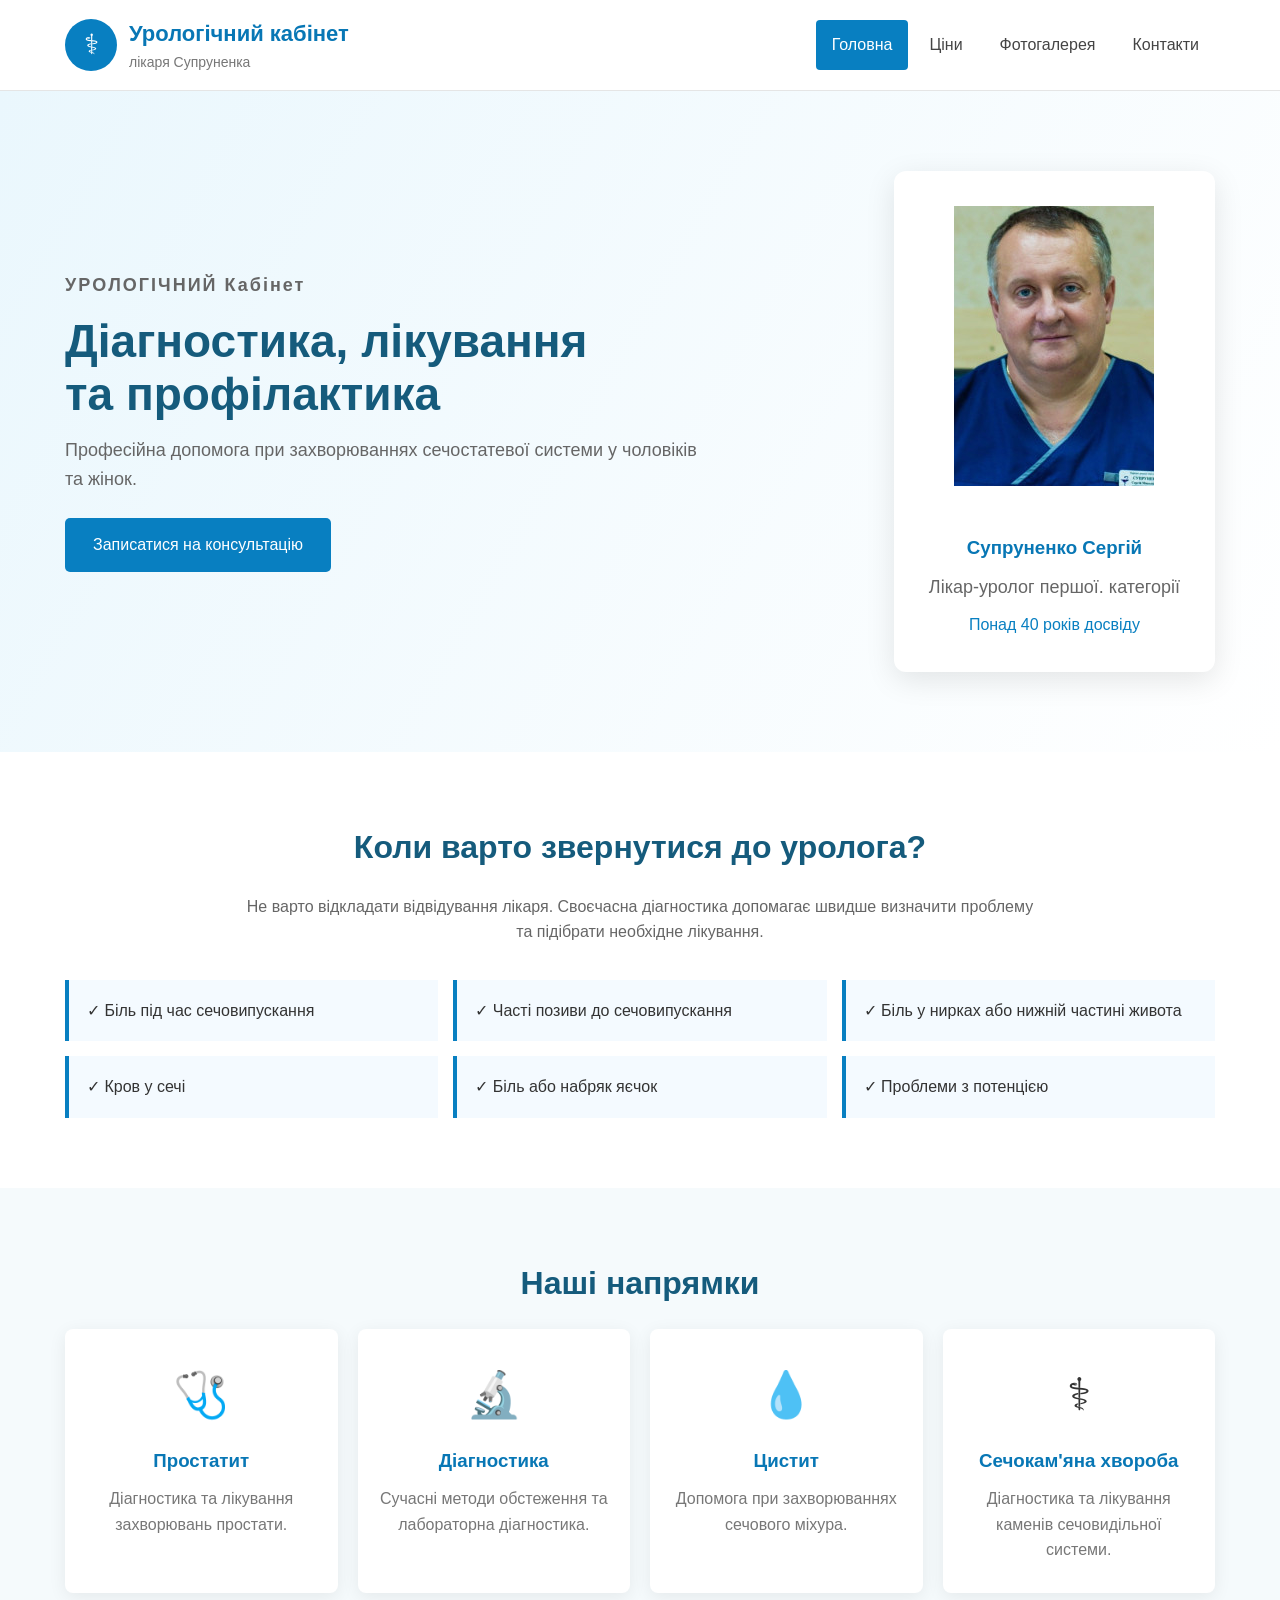
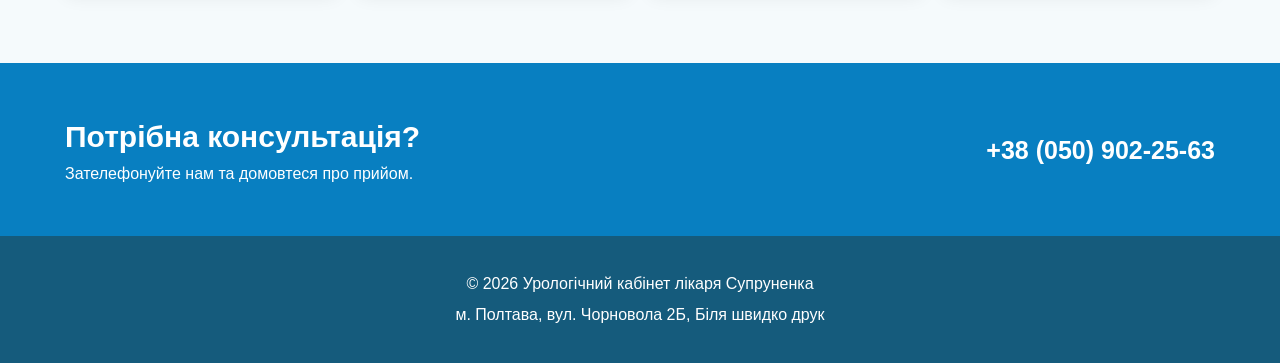
==== .vscode/index.html @ edc48834 "Pushesssss" ====
<!DOCTYPE html>
<html lang="uk">
<head>
    <meta charset="UTF-8">
    <meta name="viewport" content="width=device-width, initial-scale=1.0">
    <title>Урологічний центр</title>
    <link rel="stylesheet" href="style.css">
</head>
<body>

<header>
    <div class="container header">
        <div class="logo">
            <div class="logo-icon">⚕</div>
            <div>
                <h1>Урологічний кабінет</h1>
                <p>лікаря Супруненка</p>
            </div>
        </div>
        <nav>
            <a href="Obsie.html" class="active">Головна</a>
            <a href="ceny.html">Ціни</a>
            <a href="fotogalereya.html">Фотогалерея</a>
            <a href="kontakty.html">Контакти</a>
        </nav>
    </div>
</header>
<section class="hero">
    <div class="container hero-content">
        <div>
            <p class="small-title">УРOЛОГІЧНИЙ Кабінет</p>
            <h2>Діагностика, лікування<br>та профілактика</h2>
            <p>
                Професійна допомога при захворюваннях
                сечостатевої системи у чоловіків та жінок.
            </p>
            <a href="kontakty.html" class="button">Записатися на консультацію</a>
        </div>

        <div class="doctor-card">
            <div class="doctor-icon">
    <img src="Dosent.jpeg" alt="Фото">
</div>
            <h3>Супруненко Сергій</h3>
            <p>Лікар-уролог першої. категорії</p>
            <span>Понад 40 років досвіду</span>
        </div>
    </div>
</section>

<section class="info">
    <div class="container">
        <h2 class="section-title">Коли варто звернутися до уролога?</h2>

        <p class="center-text">
            Не варто відкладати відвідування лікаря. Своєчасна
            діагностика допомагає швидше визначити проблему
            та підібрати необхідне лікування.
        </p>

        <div class="symptoms">
            <div>✓ Біль під час сечовипускання</div>
            <div>✓ Часті позиви до сечовипускання</div>
            <div>✓ Біль у нирках або нижній частині живота</div>
            <div>✓ Кров у сечі</div>
            <div>✓ Біль або набряк яєчок</div>
            <div>✓ Проблеми з потенцією</div>
        </div>
    </div>
</section>

<section class="services">
    <div class="container">
        <h2 class="section-title">Наші напрямки</h2>

        <div class="cards">
            <div class="card">
                <div class="card-icon">🩺</div>
                <h3>Простатит</h3>
                <p>Діагностика та лікування захворювань простати.</p>
            </div>

            <div class="card">
                <div class="card-icon">🔬</div>
                <h3>Діагностика</h3>
                <p>Сучасні методи обстеження та лабораторна діагностика.</p>
            </div>

            <div class="card">
                <div class="card-icon">💧</div>
                <h3>Цистит</h3>
                <p>Допомога при захворюваннях сечового міхура.</p>
            </div>

            <div class="card">
                <div class="card-icon">⚕</div>
                <h3>Сечокам'яна хвороба</h3>
                <p>Діагностика та лікування каменів сечовидільної системи.</p>
            </div>
        </div>
    </div>
</section>

<section class="appointment">
    <div class="container appointment-box">
        <div>
            <h2>Потрібна консультація?</h2>
            <p>Зателефонуйте нам та домовтеся про прийом.</p>
        </div>

        <a href="tel:+380509022563" class="phone">
            +38 (050) 902-25-63
        </a>
    </div>
</section>

<footer>
    <div class="container">
        <p>© 2026 Урологічний кабінет лікаря Супруненка</p>
        <p>м. Полтава, вул. Чорновола 2Б, Біля швидко друк</p>
    </div>
</footer>

</body>
</html>
---- .vscode/style.css ----
* {
    margin: 0;
    padding: 0;
    box-sizing: border-box;
}

body {
    font-family: Arial, Helvetica, sans-serif;
    color: #333;
    background: #fff;
    line-height: 1.6;
}

.container {
    width: 90%;
    max-width: 1150px;
    margin: auto;
}

/* HEADER */

header {
    background: #fff;
    border-bottom: 1px solid #e5e5e5;
    box-shadow: 0 2px 10px rgba(0,0,0,0.05);
}

.header {
    min-height: 90px;
    display: flex;
    align-items: center;
    justify-content: space-between;
    gap: 30px;
}

.logo {
    display: flex;
    align-items: center;
    gap: 12px;
}

.logo-icon {
    width: 52px;
    height: 52px;
    border-radius: 50%;
    background: #087fc1;
    color: white;
    display: flex;
    align-items: center;
    justify-content: center;
    font-size: 28px;
}

.logo h1 {
    color: #0877b5;
    font-size: 22px;
    font-weight: 600;
}

.logo p {
    color: #777;
    font-size: 14px;
}

nav {
    display: flex;
    gap: 5px;
}

nav a {
    text-decoration: none;
    color: #444;
    padding: 12px 16px;
    border-radius: 4px;
    transition: 0.25s;
}

nav a:hover,
nav a.active {
    background: #087fc1;
    color: white;
}

/* HERO */

.hero {
    background: linear-gradient(120deg, #eaf7fd, #fff);
    padding: 80px 0;
}

.hero-content {
    display: flex;
    align-items: center;
    justify-content: space-between;
    gap: 50px;
}

.small-title {
    color: #087fc1;
    font-size: 14px;
    font-weight: bold;
    letter-spacing: 2px;
}

.hero h2 {
    color: #155b7c;
    font-size: 46px;
    line-height: 1.15;
    margin: 15px 0;
}

.hero-content > div:first-child {
    max-width: 650px;
}

.hero-content p {
    color: #666;
    font-size: 18px;
}

.button {
    display: inline-block;
    margin-top: 25px;
    padding: 14px 28px;
    background: #087fc1;
    color: white;
    text-decoration: none;
    border-radius: 5px;
    transition: 0.25s;
}

.button:hover {
    background: #05679d;
}

.doctor-card {
    min-width: 300px;
    padding: 35px;
    text-align: center;
    background: white;
    border-radius: 12px;
    box-shadow: 0 8px 30px rgba(0,0,0,0.1);
}

.doctor-icon {
    font-size: 80px;
}

.doctor-card h3 {
    color: #0877b5;
    margin: 10px 0;
}

.doctor-card span {
    display: block;
    margin-top: 10px;
    color: #087fc1;
}

/* SECTIONS */

.info,
.services,
.gallery,
.contacts,
.prices {
    padding: 70px 0;
}

.services {
    background: #f5fafc;
}

.section-title {
    text-align: center;
    color: #155b7c;
    font-size: 32px;
    margin-bottom: 20px;
}

.center-text {
    max-width: 800px;
    margin: 0 auto 35px;
    text-align: center;
    color: #666;
}

.symptoms {
    display: grid;
    grid-template-columns: repeat(3, 1fr);
    gap: 15px;
}

.symptoms div {
    padding: 18px;
    background: #f4faff;
    border-left: 4px solid #087fc1;
}

/* CARDS */

.cards {
    display: grid;
    grid-template-columns: repeat(4, 1fr);
    gap: 20px;
}

.card {
    padding: 30px 20px;
    background: white;
    border-radius: 8px;
    text-align: center;
    box-shadow: 0 4px 18px rgba(0,0,0,0.07);
    transition: 0.25s;
}

.card:hover {
    transform: translateY(-5px);
}

.card-icon {
    font-size: 45px;
    margin-bottom: 15px;
}

.card h3 {
    color: #0877b5;
    margin-bottom: 10px;
}

.card p {
    color: #777;
}

/* APPOINTMENT */

.appointment {
    padding: 50px 0;
    background: #087fc1;
    color: white;
}

.appointment-box {
    display: flex;
    justify-content: space-between;
    align-items: center;
}

.appointment h2 {
    font-size: 30px;
}

.phone {
    color: white;
    text-decoration: none;
    font-size: 25px;
    font-weight: bold;
}

/* PAGE HEADER */

.page-header {
    padding: 60px 0;
    background: linear-gradient(120deg, #eaf7fd, #fff);
    text-align: center;
}

.page-header h2 {
    color: #155b7c;
    font-size: 40px;
}

.page-header p {
    color: #777;
}

/* PRICES */

table {
    width: 100%;
    border-collapse: collapse;
    background: white;
    box-shadow: 0 4px 20px rgba(0,0,0,0.08);
}

th {
    background: #087fc1;
    color: white;
    padding: 15px;
    text-align: left;
}

td {
    padding: 13px 15px;
    border-bottom: 1px solid #eee;
}

tr:hover td {
    background: #f5fbfe;
}

td:last-child {
    font-weight: bold;
    color: #0877b5;
}

.category td {
    background: #eaf7fd;
    color: #155b7c;
    font-weight: bold;
}

.notice {
    margin-top: 25px;
    padding: 20px;
    background: #fff8df;
    border-left: 5px solid #e5b500;
}

/* GALLERY */

.gallery-grid {
    display: grid;
    grid-template-columns: repeat(3, 1fr);
    gap: 25px;
}

.gallery-item {
    height: 220px;
    border-radius: 8px;
    overflow: hidden;
}

.placeholder {
    height: 100%;
    display: flex;
    justify-content: center;
    align-items: center;
    background: linear-gradient(135deg, #dff4fc, #b8e3f4);
    color: #0877b5;
    font-size: 25px;
    font-weight: bold;
}

.gallery-note {
    text-align: center;
    color: #777;
    margin-top: 30px;
}

/* CONTACTS */

.contact-grid {
    display: grid;
    grid-template-columns: repeat(3, 1fr);
    gap: 25px;
}

.contact-card {
    text-align: center;
    padding: 40px 25px;
    background: #f5fafc;
    border-radius: 8px;
}

.contact-icon {
    font-size: 45px;
    margin-bottom: 15px;
}

.contact-card h3 {
    color: #0877b5;
    margin-bottom: 15px;
}

.contact-card a {
    color: #087fc1;
    font-size: 20px;
    text-decoration: none;
    font-weight: bold;
}

/* MAP */

.map-section {
    padding: 0 0 70px;
}

.map-placeholder {
    height: 300px;
    background:
        linear-gradient(rgba(220,240,245,0.8), rgba(220,240,245,0.8)),
        repeating-linear-gradient(
            45deg,
            #d6e8eb,
            #d6e8eb 10px,
            #c8dde0 10px,
            #c8dde0 20px
        );
    display: flex;
    justify-content: center;
    align-items: center;
    text-align: center;
    border-radius: 10px;
}

.map-placeholder span {
    font-size: 50px;
}

.map-placeholder h3 {
    color: #155b7c;
}

/* FOOTER */

footer {
    background: #155b7c;
    color: white;
    padding: 30px 0;
    text-align: center;
}

footer p {
    margin: 5px;
}

/* ADAPTIVE */

@media (max-width: 900px) {

    .header {
        flex-direction: column;
        padding: 20px 0;
    }

    nav {
        flex-wrap: wrap;
        justify-content: center;
    }

    .hero-content {
        flex-direction: column;
        text-align: center;
    }

    .hero h2 {
        font-size: 36px;
    }

    .cards {
        grid-template-columns: repeat(2, 1fr);
    }

    .symptoms {
        grid-template-columns: repeat(2, 1fr);
    }

    .gallery-grid {
        grid-template-columns: repeat(2, 1fr);
    }

    .contact-grid {
        grid-template-columns: 1fr;
    }
}

@media (max-width: 600px) {

    .cards,
    .symptoms,
    .gallery-grid {
        grid-template-columns: 1fr;
    }

    .appointment-box {
        flex-direction: column;
        text-align: center;
        gap: 20px;
    }

    table {
        font-size: 13px;
    }

    th,
    td {
        padding: 9px;
    }

    .hero h2 {
        font-size: 30px;
    }

    .doctor-card {
        min-width: 0;
        width: 100%;
    }
}
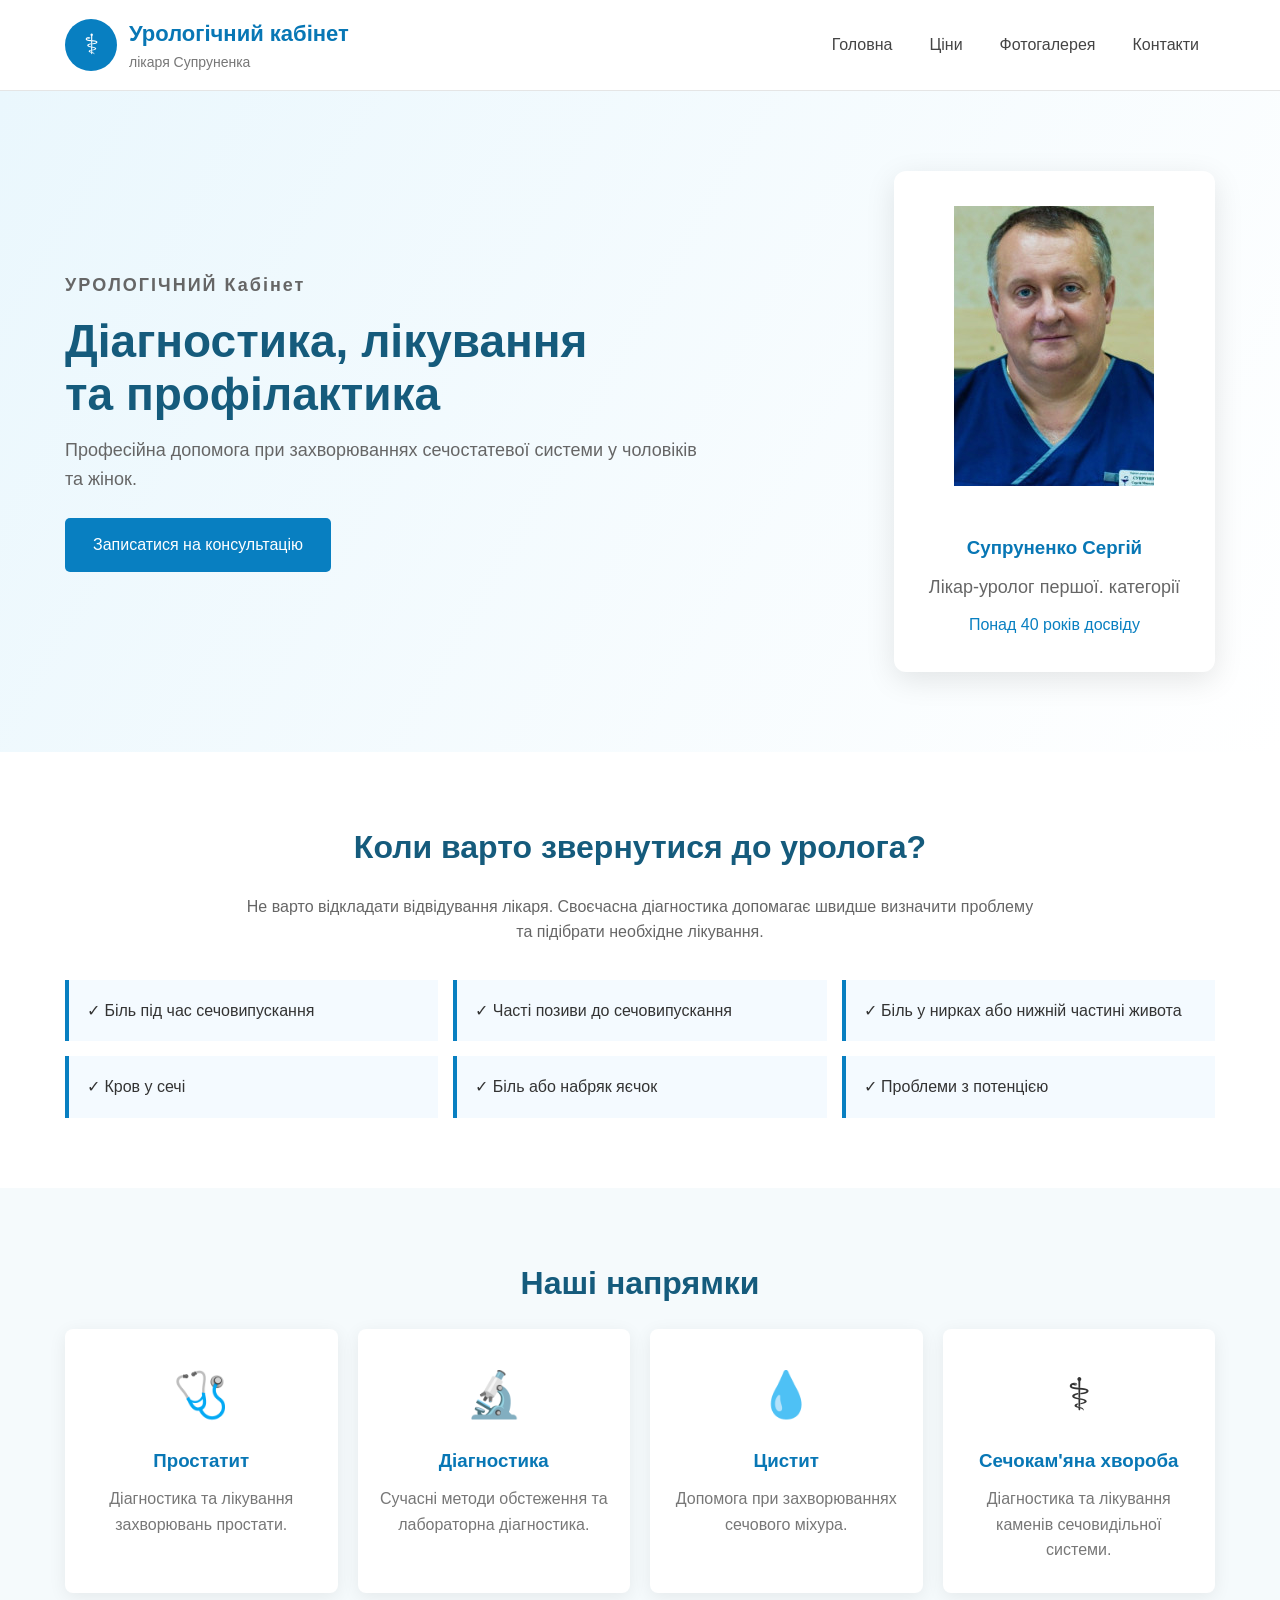
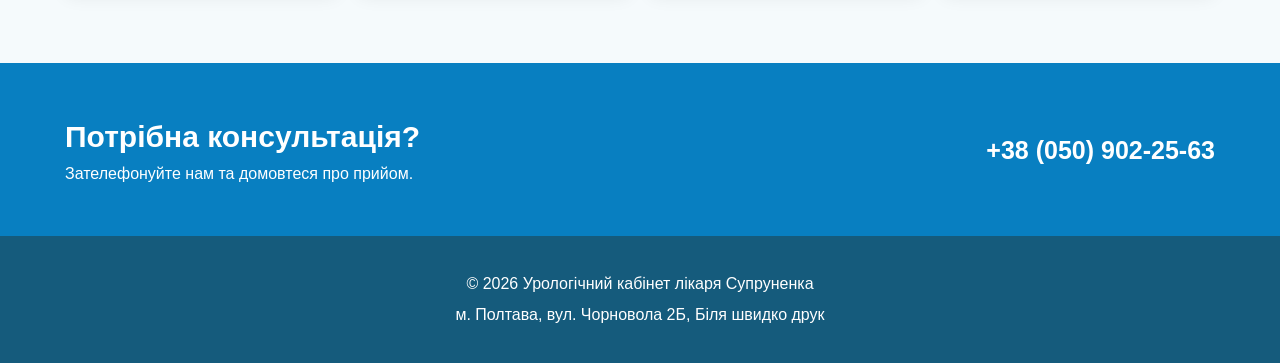
==== commit 7d596b95: "Pushes" ====
--- a/.vscode/index.html
+++ b/.vscode/index.html
@@ -18,7 +18,7 @@
             </div>
         </div>
         <nav>
-            <a href="Obsie.html" class="active">Головна</a>
+            <a href="index.html">Головна</a>
             <a href="ceny.html">Ціни</a>
             <a href="fotogalereya.html">Фотогалерея</a>
             <a href="kontakty.html">Контакти</a>
